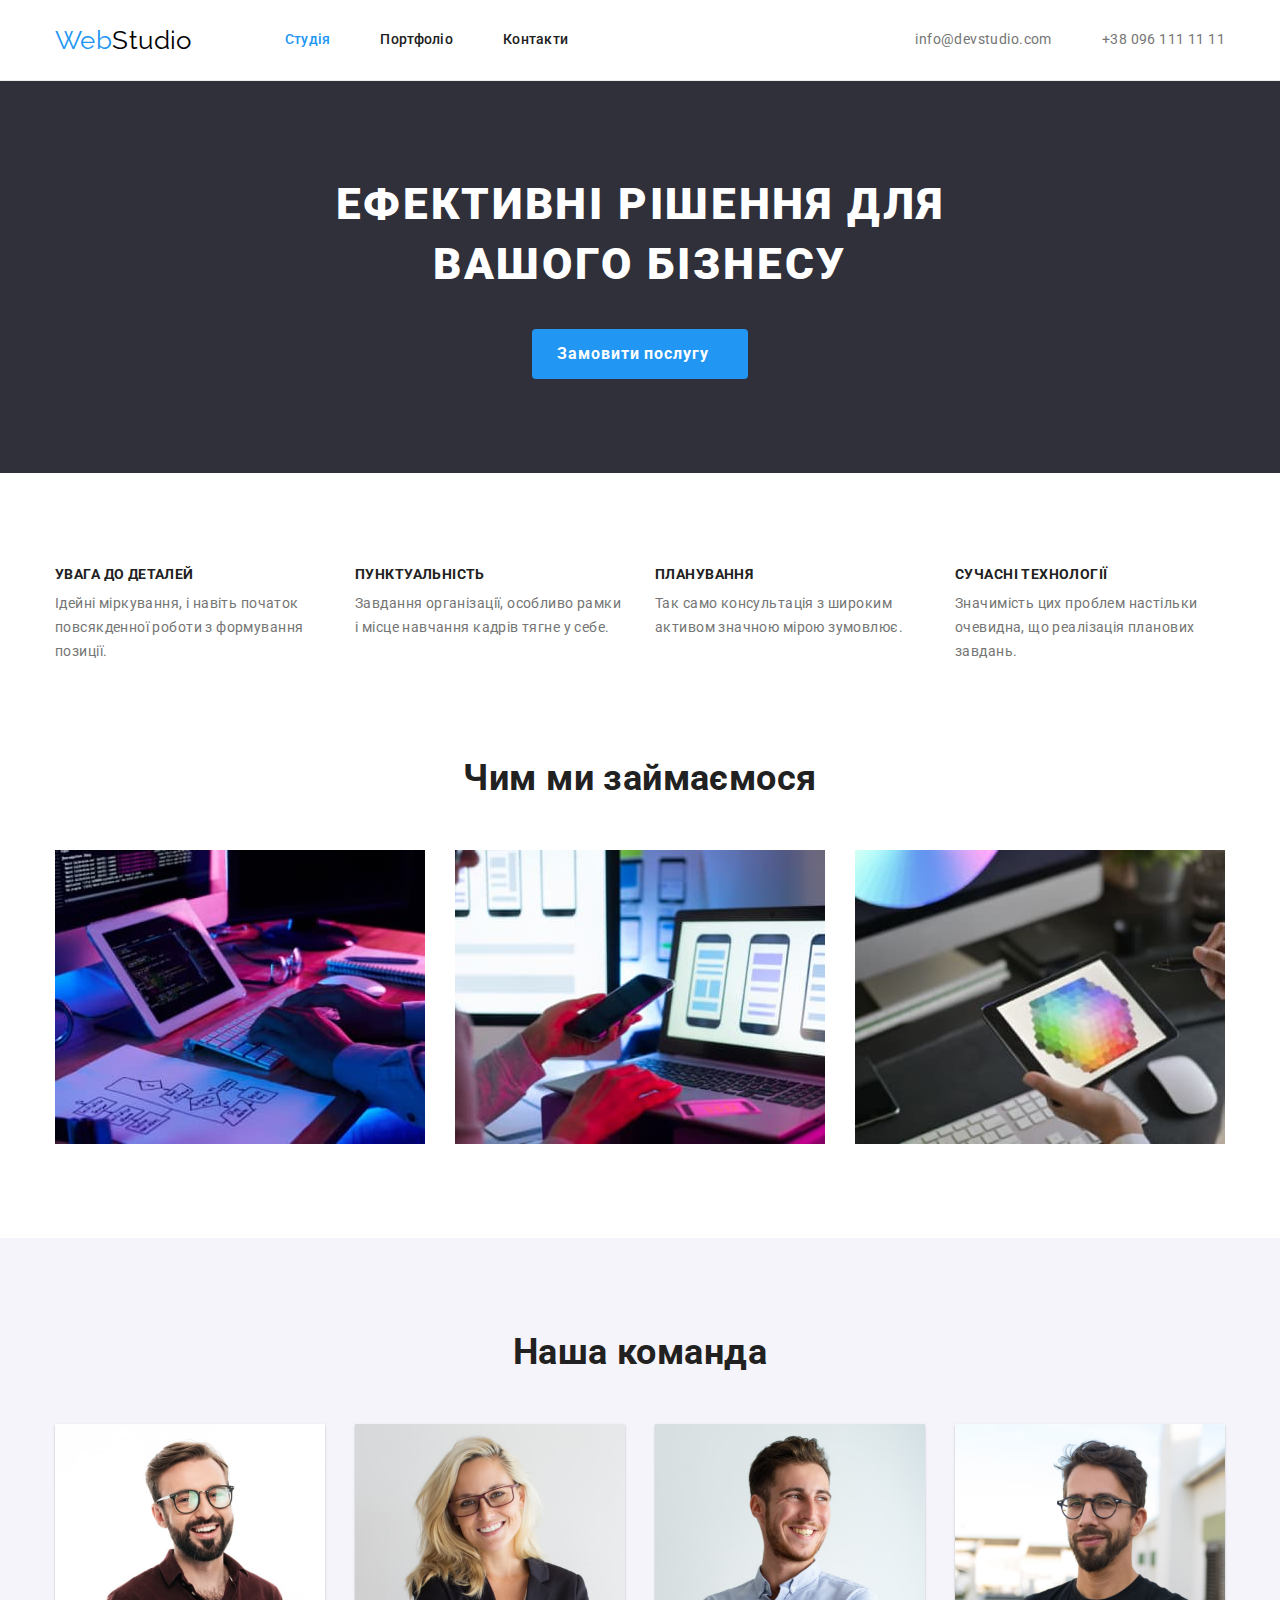
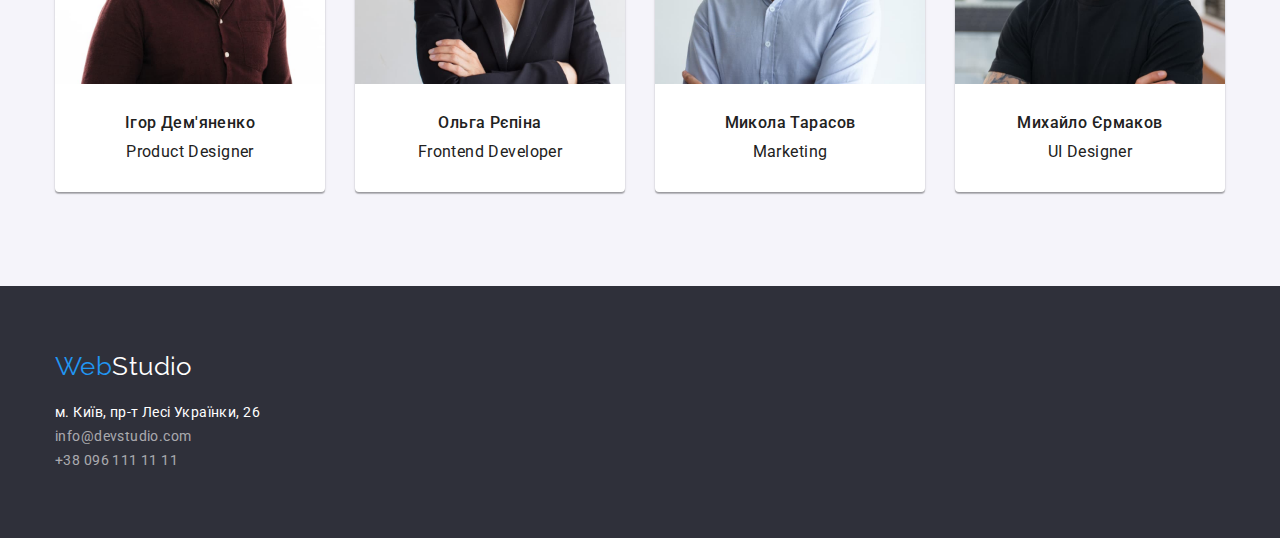
==== index.html @ 6aa2aea1 "Add grid and blocks" ====
<!DOCTYPE html>
<html lang="uk">
  <head>
    <meta charset="UTF-8" />
    <meta http-equiv="X-UA-Compatible" content="IE=edge" />
    <meta name="viewport" content="width=device-width, initial-scale=1.0" />
    <title>Студія</title>
    <link
      href="https://fonts.googleapis.com/css2?family=Raleway:wght@700&family=Roboto:wght@400;500;700;900&display=swap"
      rel="stylesheet"
    />
    <link
      rel="stylesheet"
      href="https://cdnjs.cloudflare.com/ajax/libs/modern-normalize/1.1.0/modern-normalize.min.css
    "
    />
    <link rel="stylesheet" href="./css/styles.css" />
  </head>
  <body>
    <header class="page-header">
      <div class="header container">
        <nav class="main-nav">
          <a href="" class="logo"><span class="blue-logo">Web</span>Studio</a>
          <ul class="site-nav list">
            <li class="item"><a href="" class="link current">Студія</a></li>
            <li class="item">
              <a href="./portfolio.html" class="link">Портфоліо</a>
            </li>
            <li class="item"><a href="" class="link">Контакти</a></li>
          </ul>
        </nav>
        <ul class="contacts list">
          <li class="item">
            <a href="mailto:info@devstudio.com" class="link"
              >info@devstudio.com</a
            >
          </li>
          <li class="item">
            <a href="tel:+380961111111" class="link">+38 096 111 11 11</a>
          </li>
        </ul>
      </div>
    </header>

    <main>
      <section class="section hero">
        <h1 class="hero-title">
          Ефективні рішення для <br />
          вашого бізнесу
        </h1>
        <button class="button-hero" type="button">Замовити послугу</button>
      </section>

      <section class="section container no-padding">
        <h2 class="none">Особливості</h2>
        <ul class="feature-list list">
          <li class="item">
            <h3 class="title">Увага до деталей</h3>
            <p class="description">
              Ідейні міркування, і навіть початок повсякденної роботи з
              формування позиції.
            </p>
          </li>
          <li class="item">
            <h3 class="title">Пунктуальність</h3>
            <p class="description">
              Завдання організації, особливо рамки і місце навчання кадрів тягне
              у себе.
            </p>
          </li>
          <li class="item">
            <h3 class="title">Планування</h3>
            <p class="description">
              Так само консультація з широким активом значною мірою зумовлює.
            </p>
          </li>
          <li class="item">
            <h3 class="title">Сучасні технології</h3>
            <p class="description">
              Значимість цих проблем настільки очевидна, що реалізація планових
              завдань.
            </p>
          </li>
        </ul>
      </section>

      <section class="section container">
        <h2 class="section-title">Чим ми займаємося</h2>
        <ul class="work-list list">
          <li class="item">
            <img
              class="no-grap"
              src="./images/img-index/box1.jpg"
              alt="Розробка"
              width="370"
            />
          </li>
          <li class="item">
            <img
              class="no-grap"
              src="./images/img-index/box2.jpg"
              alt="Інтерфейс"
              width="370"
            />
          </li>
          <li class="item">
            <img
              class="no-grap"
              src="./images/img-index/box3.jpg"
              alt="Дизайн"
              width="370"
            />
          </li>
        </ul>
      </section>

      <section class="section section-team">
        <div class="container">
          <h2 class="title">Наша команда</h2>
          <ul class="team-list list">
            <li class="item">
              <img
                class="pic no-grap"
                src="./images/img-index/teamcard1.jpg"
                alt="фото"
                width="270"
              />
              <h3 class="tiny-title">Ігор Дем'яненко</h3>
              <p class="discription">Product Designer</p>
            </li>
            <li class="item">
              <img
                class="pic no-grap"
                src="./images/img-index/teamcard2.jpg"
                alt="фото"
                width="270"
              />
              <h3 class="tiny-title">Ольга Рєпіна</h3>
              <p class="discription">Frontend Developer</p>
            </li>
            <li class="item">
              <img
                class="pic no-grap"
                src="./images/img-index/teamcard3.jpg"
                alt="фото"
                width="270"
              />
              <h3 class="tiny-title">Микола Тарасов</h3>
              <p class="discription">Marketing</p>
            </li>
            <li class="item">
              <img
                class="pic no-grap"
                src="./images/img-index/teamcard4.jpg"
                alt="фото"
                width="270"
              />
              <h3 class="tiny-title">Михайло Єрмаков</h3>
              <p class="discription">UI Designer</p>
            </li>
          </ul>
        </div>
      </section>
    </main>

    <footer class="page-footer">
      <div class="footer container">
        <a href="" class="logo link"
          ><span class="blue-logo">Web</span
          ><span class="light-logo">Studio</span></a
        >
        <address>
          <ul class="address list">
            <li class="item">
              <a
                href="https://www.google.com/maps/place/Lesi+Ukrainky+Blvd,+26,+Kyiv,+Ukraine,+02000/@50.4265807,30.5361971,17z/data=!3m1!4b1!4m5!3m4!1s0x40d4cf0e033ecbe9:0x57a4dffefec77da0!8m2!3d50.4265807!4d30.5383858"
                target="_blank"
                rel="noopener noreferrer"
                class="white-text-link"
                >м. Київ, пр-т Лесі Українки, 26</a
              >
            </li>
            <li class="item">
              <a href="mailto:info@devstudio.com" class="link"
                >info@devstudio.com</a
              >
            </li>
            <li class="item">
              <a href="tel:+380961111111" class="link">+38 096 111 11 11</a>
            </li>
          </ul>
        </address>
      </div>
    </footer>
  </body>
</html>
---- css/styles.css ----
:root {
  --primary-text-color: #212121;
  --secondary-text-color: #757575;
  --accent-color: #2196f3;
  --primary-white-color: #f5f5f5;
  --secondary-white-color: #f5f4fa;
  --clear-white-color: #ffffff;
  --clear-black-color: #000000;
  --primary-dark-color: #2f303a;
  --transparent-white-color: rgba(255, 255, 255, 0.6);
  --border-white-color: #ececec;
  --border-whitelight-color: #eeeeee;
  --shadow-one-color: rgba(0, 0, 0, 0.12);
  --shadow-two-color: rgba(0, 0, 0, 0.14);
  --shadow-three-color: rgba(0, 0, 0, 0.2);
}

body {
  background-color: var(--clear-white-color);
  color: var(--primary-text-color);

  font-family: "Roboto", sans-serif;
  letter-spacing: 0.03em;
  font-size: 14px;
  line-height: 1.71;
}

h1,
h2,
h3,
h4,
h5,
h6,
p {
  margin: 0;
  padding: 0;
}

/* Утилиты */

.link {
  text-decoration: none;
}

.list {
  list-style: none;
  margin: 0;
  padding: 0;
}

.container {
  margin-left: auto;
  margin-right: auto;
  width: 1200px;
  padding-left: 15px;
  padding-right: 15px;
}

.no-grap {
  display: block;
}

.none {
  display: none;
}
/* Logo  */

.logo {
  color: var(--clear-black-color);

  font-family: "Raleway", sans-serif;
  font-size: 26px;
  line-height: 1.19;
  text-decoration: none;
  margin-right: 93px;
}

.blue-logo {
  color: var(--accent-color);
}

.light-logo {
  color: var(--clear-white-color);
}

.logo:hover,
.logo:focus {
  text-decoration: underline var(--accent-color);
}

/* Header */
.page-header {
  border-bottom: 1px solid var(--border-white-color);
  background-color: var(--clear-white-color);
}

.header {
  display: flex;
  align-items: center;
}

/* Main-nav */
.main-nav {
  display: flex;
  align-items: center;
}

/* Site-nav */

.site-nav {
  display: flex;
}

.site-nav .item + .item {
  margin-left: 50px;
}

.site-nav .link {
  color: var(--primary-text-color);

  font-weight: 500;
  font-size: 14px;
  line-height: 1.14;
  letter-spacing: 0.02em;
  text-decoration: none;

  display: block;
  padding-top: 32px;
  padding-bottom: 32px;
}

.site-nav .link:hover,
.site-nav .link:focus,
.contacts .link:hover,
.contacts .link:focus {
  color: var(--accent-color);
}

.site-nav .link.current {
  color: var(--accent-color);
}

/* Contacts */

.contacts {
  display: flex;
  margin-left: auto;
}

.contacts .link {
  color: var(--secondary-text-color);
  text-decoration: none;
}

.contacts .item + .item {
  margin-left: 50px;
}

/* Section */

.section {
  padding-top: 94px;
  padding-bottom: 94px;
}

.hero {
  background-color: var(--primary-dark-color);
  text-align: center;
}
.hero-title {
  color: var(--clear-white-color);

  font-weight: 900;
  font-size: 44px;
  line-height: 1.36;
  letter-spacing: 0.06em;
  text-transform: uppercase;

  margin-top: 0;
  margin-bottom: 34px;
}

/* Section Feature-list */

.no-padding {
  padding-bottom: 0;
}
/* padding-bottom: 0; Бо на макеті між цією секцією та нижнім сусідом 
відступ всього 94 (критерій В15), не 188 */
.feature-list {
  display: flex;
}

.feature-list .item {
  width: 270px;
}

.feature-list .item:not(:nth-child(4n)) {
  margin-right: 30px;
}

.feature-list .title {
  font-weight: 700;
  font-size: 14px;
  line-height: 1.14;
  text-transform: uppercase;

  margin-top: 0;
  margin-bottom: 10px;
}

.feature-list .description {
  color: var(--secondary-text-color);

  font-size: 14px;
  line-height: 1.71;
}

/* Section Work-list */
.section-title {
  font-weight: 700;
  font-size: 36px;
  line-height: 1.16;
  text-align: center;

  margin-bottom: 50px;
}

.work-list {
  display: flex;
}

.work-list .item:not(:nth-child(3n)) {
  margin-right: 30px;
}

/* Section Team-list */

.section-team {
  background-color: var(--secondary-white-color);
}

.team-list {
  display: flex;
}

.team-list .item {
  background-color: var(--clear-white-color);
  display: block;
  box-shadow: 0px 1px 3px var(--shadow-one-color),
    0px 1px 1px var(--shadow-two-color), 0px 2px 1px var(--shadow-three-color);
  border-radius: 0px 0px 4px 4px;
}

.team-list .item:not(:nth-child(4n)) {
  margin-right: 30px;
}

.section-team .title {
  font-weight: 700;
  font-size: 36px;
  line-height: 1.16;
  text-align: center;

  margin-bottom: 50px;
}

.team-list .pic {
  margin-bottom: 30px;
}

.team-list .tiny-title {
  font-weight: 500;
  font-size: 16px;
  line-height: 1.18;
  text-align: center;

  margin-bottom: 10px;
}

.team-list .discription {
  font-size: 16px;
  line-height: 1.18;
  text-align: center;

  margin-bottom: 30px;
}

/* Porfolio/Section Projects */

.btn-list {
  display: flex;
  flex-wrap: wrap;
  justify-content: center;
}

.btn-list .item:not(:nth-child(5n)) {
  margin-right: 8px;
}

.project-list {
  display: flex;
  flex-wrap: wrap;
  margin-top: 51px;
}

.project-list .item {
  background-color: var(--clear-white-color);
  max-width: 370px;
}
.border {
  border: 1px solid var(--border-whitelight-color);
}

.project-list .item:not(:nth-child(3n)) {
  margin-right: 30px;
}

.project-list .item:not(:nth-last-child(-n + 3)) {
  margin-bottom: 30px;
}

.project-list .title {
  color: var(--primary-text-color);

  font-weight: 700;
  font-size: 18px;
  line-height: 2;
  letter-spacing: 0.06em;

  margin-top: 20px;
  margin-left: 24px;
  display: block;
}

.project-list .description {
  color: var(--secondary-text-color);

  font-size: 16px;
  line-height: 1.88;
  letter-spacing: 0.03em;

  margin-top: 4px;
  margin-left: 24px;
  margin-bottom: 24px;
  display: block;
}

/* Footer */
.page-footer {
  background-color: var(--primary-dark-color);
}
.footer {
  padding-top: 65px;
  padding-bottom: 65px;
}

.footer .logo {
  display: inline-block;
  margin-bottom: 20px;
}

.address .item {
  font-style: normal;
  font-size: 14px;
  line-height: 1.71;
  letter-spacing: 0.03em;
}
.white-text-link {
  color: var(--clear-white-color);
  text-decoration: none;
}
.address .link {
  color: var(--transparent-white-color);
  text-decoration: none;
}
.address .link:focus,
.address .link:hover,
.white-text-link:hover,
.white-text-link:focus {
  color: var(--accent-color);
}

/* Buttons */

.button-hero {
  color: var(--clear-white-color);
  background-color: var(--accent-color);
  border: none;
  cursor: pointer;

  font-weight: 700;
  font-size: 16px;
  line-height: 1.87;
  text-decoration: none;
  text-align: center;
  letter-spacing: 0.06em;

  display: inline-block;
  border-radius: 4px;
  padding: 10px 39px 10px 25px;
  min-width: 216px;
}
.button-hero:active {
  background-color: var(--secondary-white-color);
  color: var(--accent-color);
}

.button-filtr {
  background-color: var(--secondary-white-color);
  border: none;
  cursor: pointer;

  font-weight: 500;
  font-size: 16px;
  line-height: 1.62;
  text-align: center;
  letter-spacing: 0.03em;

  border-radius: 4px;
  display: inline-block;
  padding: 6px 22px 6px 22px;
}

.button-filtr:active {
  background-color: var(--accent-color);
  color: var(--clear-white-color);
}
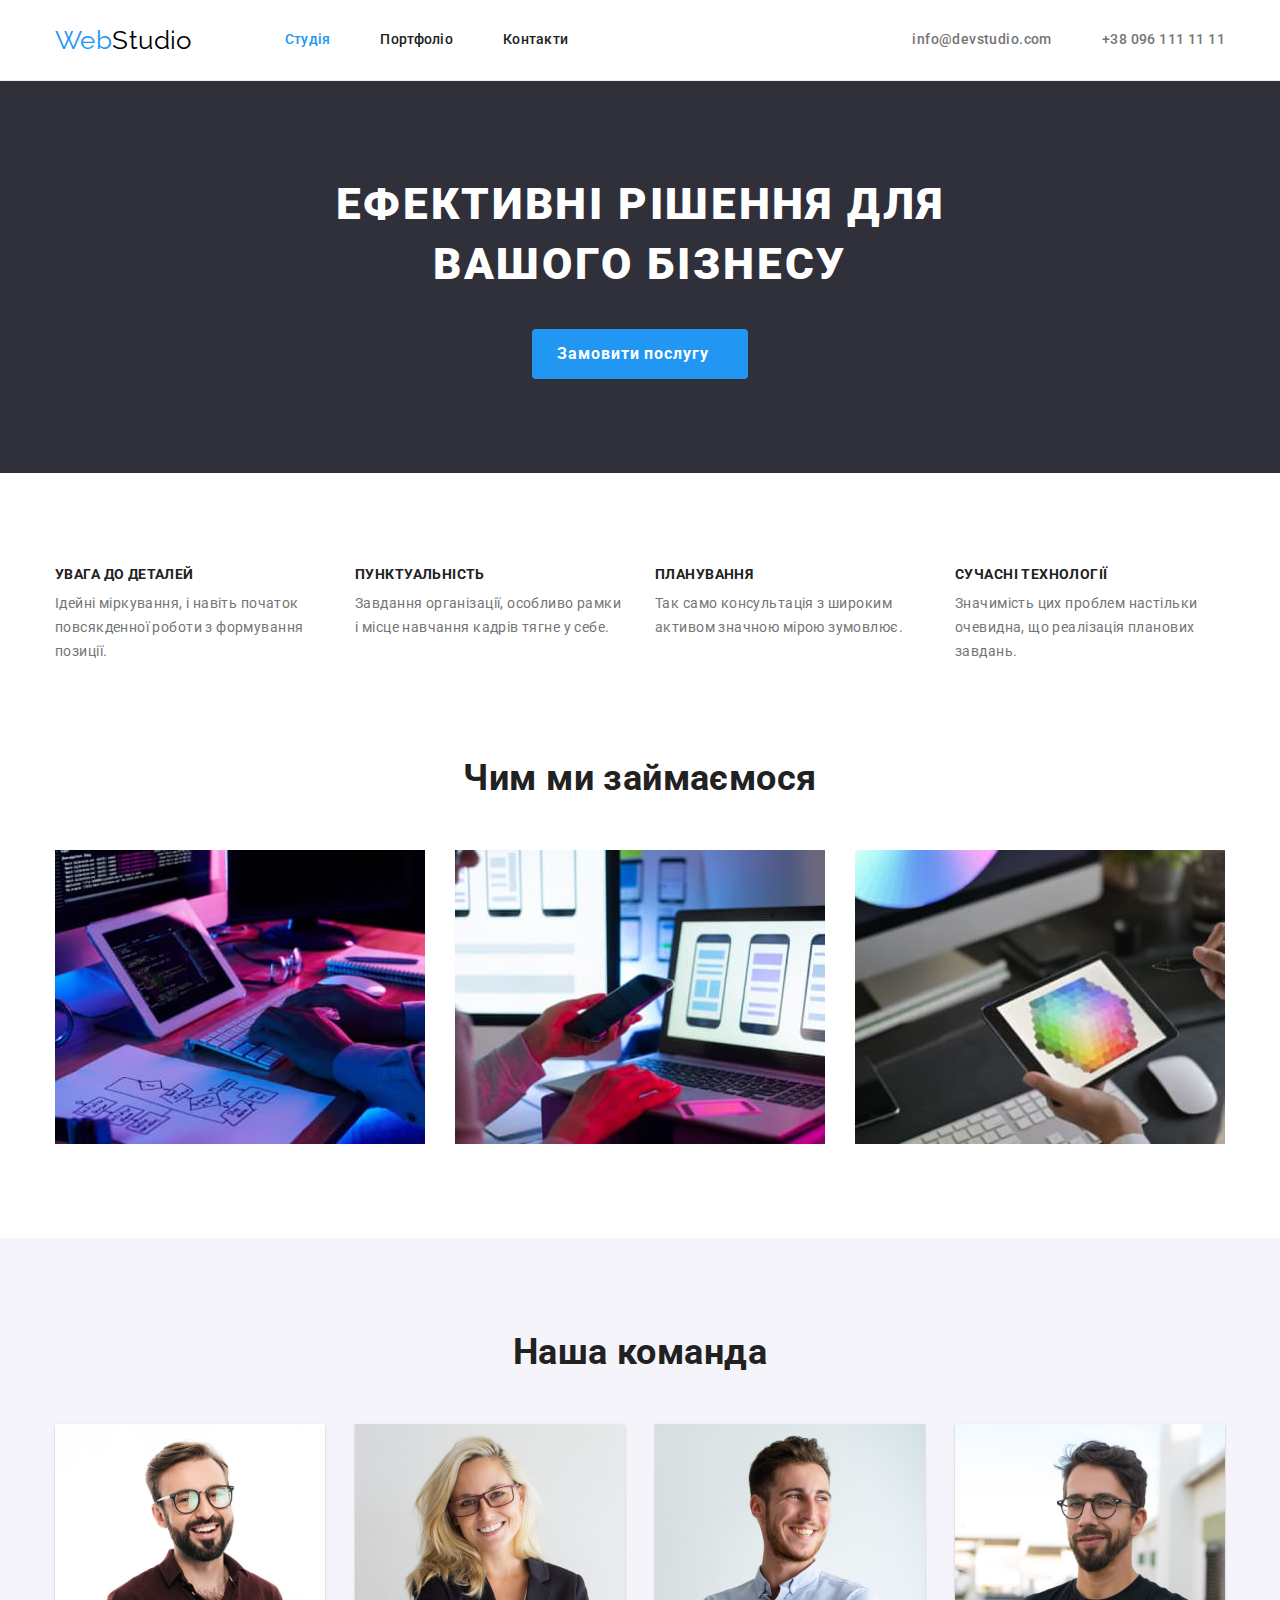
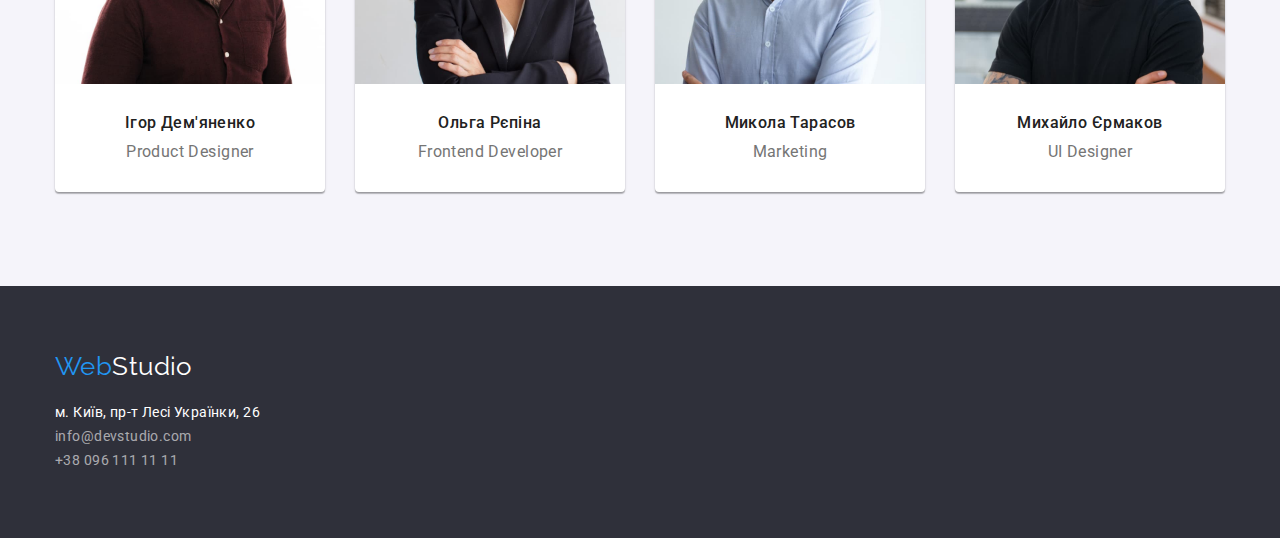
==== commit 56ba9ec5: "Fixes" ====
--- a/index.html
+++ b/index.html
@@ -20,9 +20,13 @@
     <header class="page-header">
       <div class="header container">
         <nav class="main-nav">
-          <a href="" class="logo"><span class="blue-logo">Web</span>Studio</a>
+          <a href="./index.html" class="logo"
+            ><span class="blue-logo">Web</span>Studio</a
+          >
           <ul class="site-nav list">
-            <li class="item"><a href="" class="link current">Студія</a></li>
+            <li class="item">
+              <a href="./index.html" class="link current">Студія</a>
+            </li>
             <li class="item">
               <a href="./portfolio.html" class="link">Портфоліо</a>
             </li>
@@ -165,7 +169,7 @@
 
     <footer class="page-footer">
       <div class="footer container">
-        <a href="" class="logo link"
+        <a href="./index.html" class="logo link"
           ><span class="blue-logo">Web</span
           ><span class="light-logo">Studio</span></a
         >
--- a/css/styles.css
+++ b/css/styles.css
@@ -150,6 +150,7 @@
 .contacts .link {
   color: var(--secondary-text-color);
   text-decoration: none;
+  font-weight: 500;
 }
 
 .contacts .item + .item {
@@ -282,6 +283,7 @@
   font-size: 16px;
   line-height: 1.18;
   text-align: center;
+  color: var(--secondary-text-color);
 
   margin-bottom: 30px;
 }
@@ -422,7 +424,9 @@
   padding: 6px 22px 6px 22px;
 }
 
-.button-filtr:active {
+.button-filtr:active,
+.button-filtr:hover,
+.button-filtr:focus {
   background-color: var(--accent-color);
   color: var(--clear-white-color);
 }
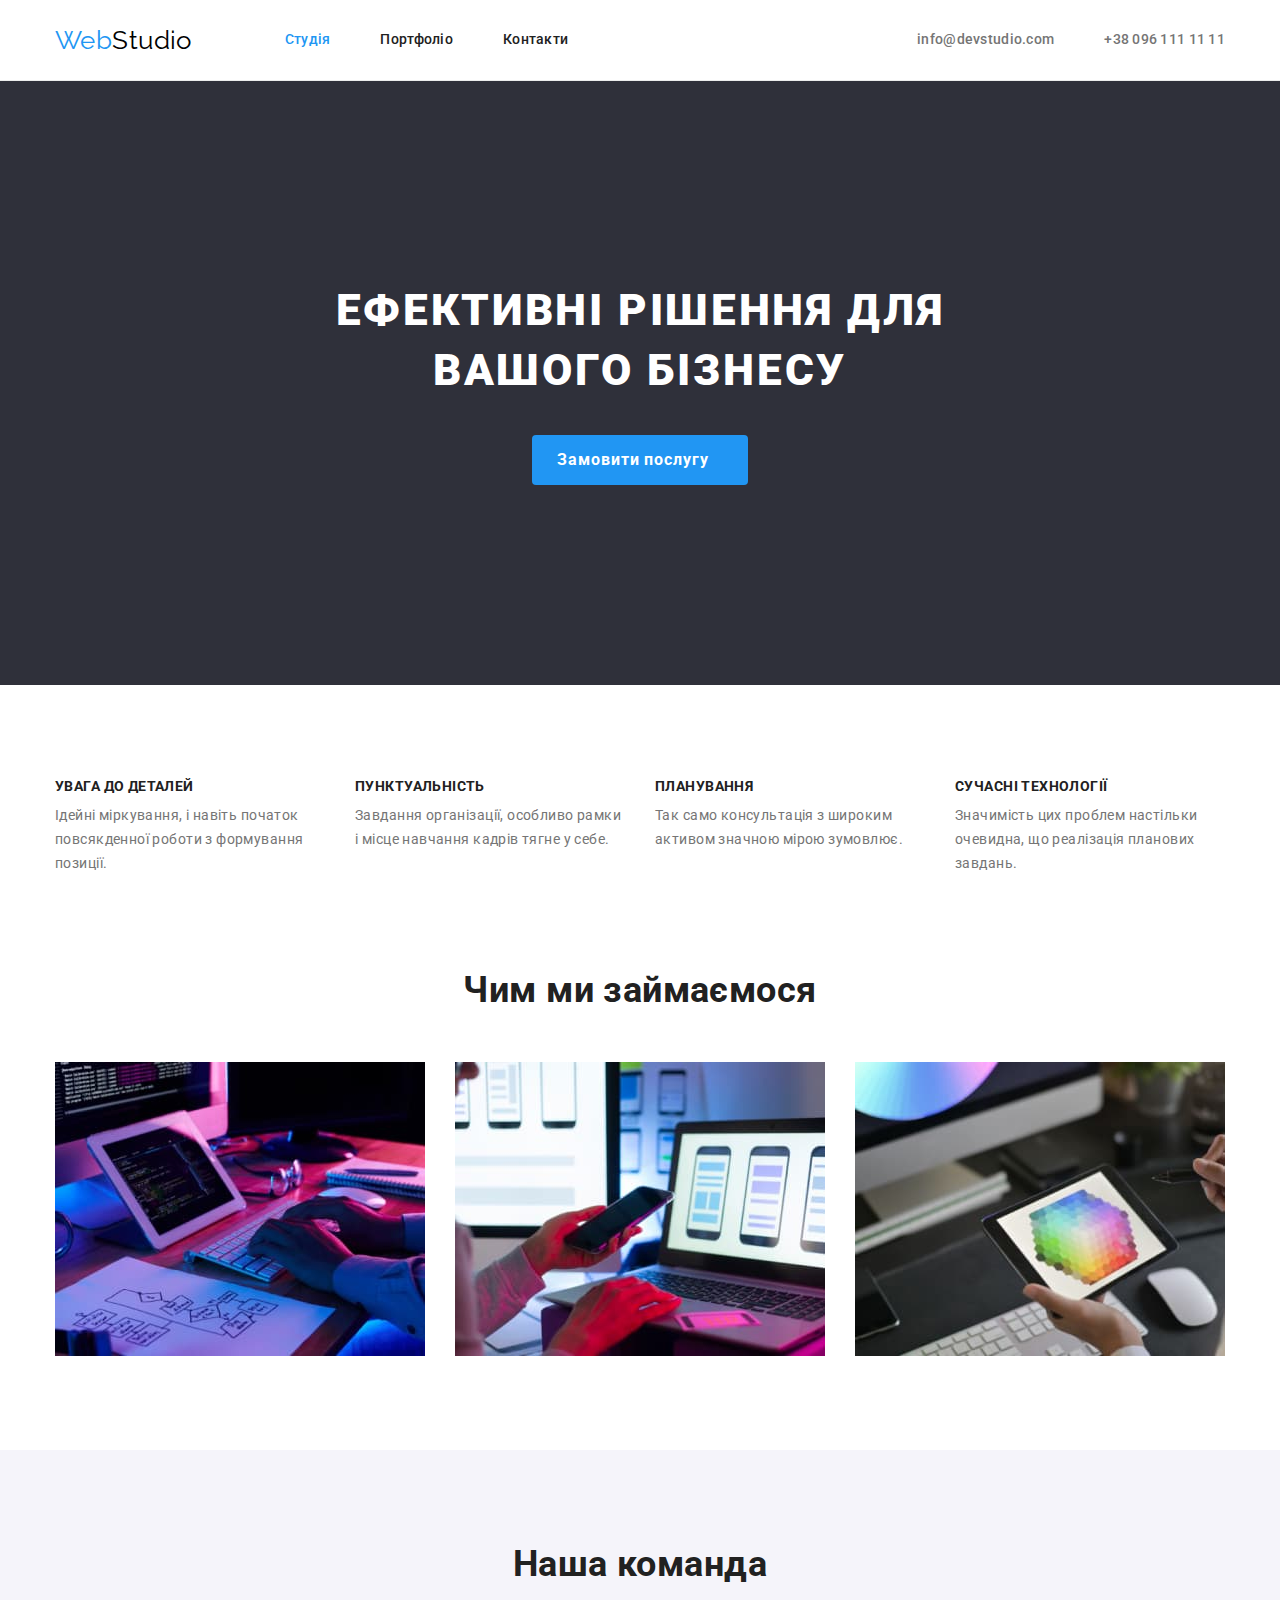
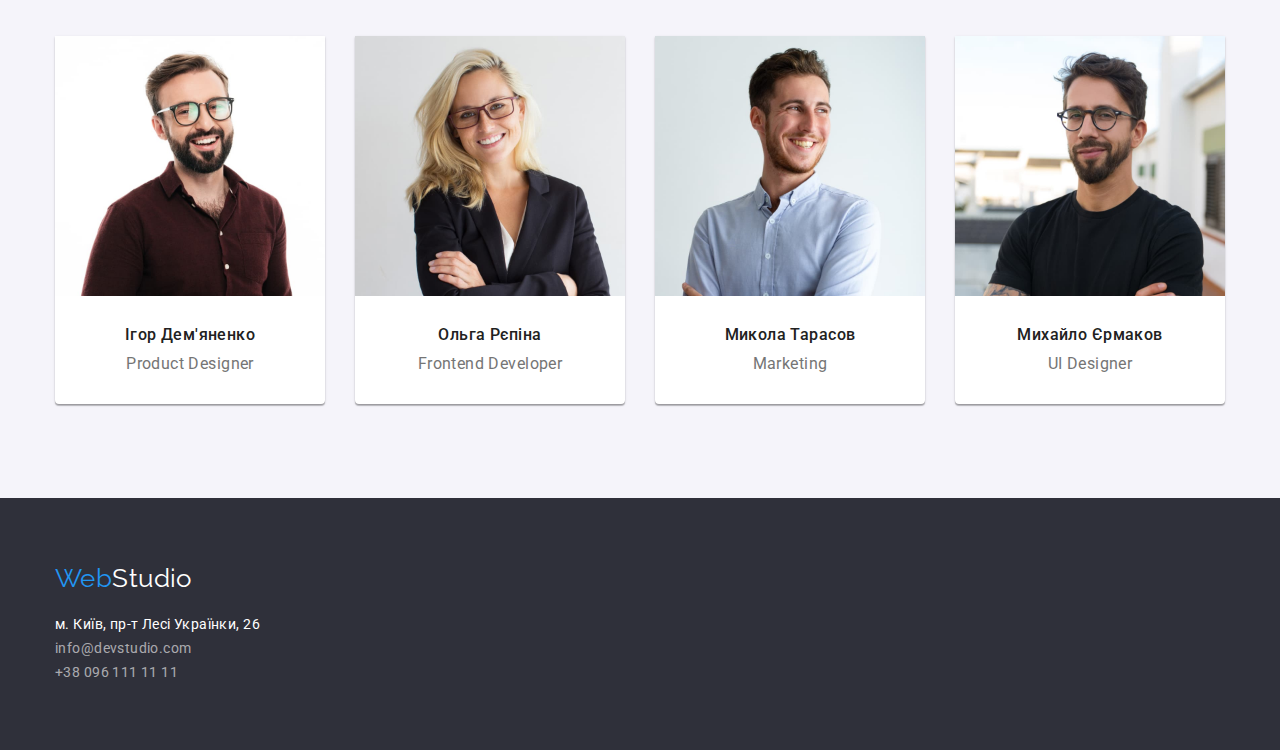
==== commit 7b934514: "Fixes padding" ====
--- a/index.html
+++ b/index.html
@@ -124,43 +124,51 @@
           <ul class="team-list list">
             <li class="item">
               <img
-                class="pic no-grap"
+                class="no-grap"
                 src="./images/img-index/teamcard1.jpg"
                 alt="фото"
                 width="270"
               />
-              <h3 class="tiny-title">Ігор Дем'яненко</h3>
-              <p class="discription">Product Designer</p>
-            </li>
-            <li class="item">
-              <img
-                class="pic no-grap"
+              <div class="team-discription">
+                <h3 class="tiny-title">Ігор Дем'яненко</h3>
+                <p class="discription">Product Designer</p>
+              </div>
+            </li>
+            <li class="item">
+              <img
+                class="no-grap"
                 src="./images/img-index/teamcard2.jpg"
                 alt="фото"
                 width="270"
               />
-              <h3 class="tiny-title">Ольга Рєпіна</h3>
-              <p class="discription">Frontend Developer</p>
-            </li>
-            <li class="item">
-              <img
-                class="pic no-grap"
+              <div class="team-discription">
+                <h3 class="tiny-title">Ольга Рєпіна</h3>
+                <p class="discription">Frontend Developer</p>
+              </div>
+            </li>
+            <li class="item">
+              <img
+                class="no-grap"
                 src="./images/img-index/teamcard3.jpg"
                 alt="фото"
                 width="270"
               />
-              <h3 class="tiny-title">Микола Тарасов</h3>
-              <p class="discription">Marketing</p>
-            </li>
-            <li class="item">
-              <img
-                class="pic no-grap"
+              <div class="team-discription">
+                <h3 class="tiny-title">Микола Тарасов</h3>
+                <p class="discription">Marketing</p>
+              </div>
+            </li>
+            <li class="item">
+              <img
+                class="no-grap"
                 src="./images/img-index/teamcard4.jpg"
                 alt="фото"
                 width="270"
               />
-              <h3 class="tiny-title">Михайло Єрмаков</h3>
-              <p class="discription">UI Designer</p>
+              <div class="team-discription">
+                <h3 class="tiny-title">Михайло Єрмаков</h3>
+                <p class="discription">UI Designer</p>
+              </div>
             </li>
           </ul>
         </div>
--- a/css/styles.css
+++ b/css/styles.css
@@ -148,9 +148,12 @@
 }
 
 .contacts .link {
+  padding: 32px 0px 32px;
   color: var(--secondary-text-color);
   text-decoration: none;
   font-weight: 500;
+  line-height: 1.14;
+  letter-spacing: 0.02em;
 }
 
 .contacts .item + .item {
@@ -167,6 +170,8 @@
 .hero {
   background-color: var(--primary-dark-color);
   text-align: center;
+  padding-top: 200px;
+  padding-bottom: 200px;
 }
 .hero-title {
   color: var(--clear-white-color);
@@ -266,8 +271,9 @@
   margin-bottom: 50px;
 }
 
-.team-list .pic {
-  margin-bottom: 30px;
+
+.team-discription{
+  padding: 30px 32px;
 }
 
 .team-list .tiny-title {
@@ -285,7 +291,7 @@
   text-align: center;
   color: var(--secondary-text-color);
 
-  margin-bottom: 30px;
+  
 }
 
 /* Porfolio/Section Projects */
@@ -311,6 +317,7 @@
   max-width: 370px;
 }
 .border {
+  padding: 20px 24px;
   border: 1px solid var(--border-whitelight-color);
 }
 
@@ -330,8 +337,7 @@
   line-height: 2;
   letter-spacing: 0.06em;
 
-  margin-top: 20px;
-  margin-left: 24px;
+
   display: block;
 }
 
@@ -343,8 +349,7 @@
   letter-spacing: 0.03em;
 
   margin-top: 4px;
-  margin-left: 24px;
-  margin-bottom: 24px;
+ 
   display: block;
 }
 
